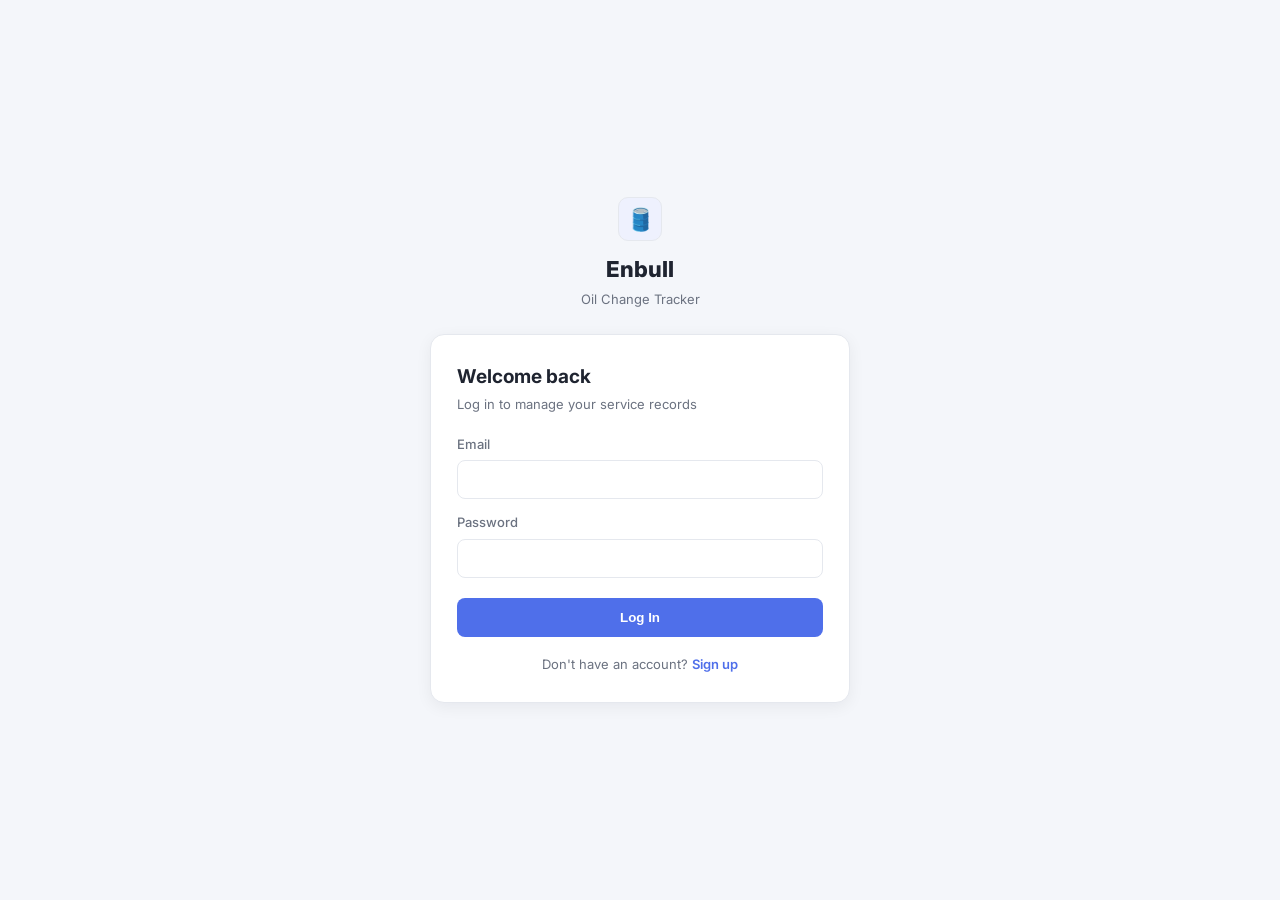
==== login.html @ 53189411 "Add login/signup authentication flow" ====
<!DOCTYPE html>
<html lang="en">
<head>
<meta charset="UTF-8">
<meta name="viewport" content="width=device-width, initial-scale=1.0">
<title>Enbull Oil Change Tracker — Login</title>
<link rel="preconnect" href="https://fonts.googleapis.com">
<link rel="preconnect" href="https://fonts.gstatic.com" crossorigin>
<link href="https://fonts.googleapis.com/css2?family=Inter:wght@400;500;600;700;800&display=swap" rel="stylesheet">
<link rel="stylesheet" href="style.css">
</head>
<body class="auth-body">

<div class="auth-wrapper">
  <div class="auth-brand">
    <div class="brand-logo">🛢️</div>
    <h1>Enbull</h1>
    <p class="brand-sub">Oil Change Tracker</p>
  </div>

  <div class="auth-card">
    <div id="loginPanel">
      <h2>Welcome back</h2>
      <p class="auth-subtitle">Log in to manage your service records</p>
      <form id="loginForm">
        <label>Email</label>
        <input type="email" id="loginEmail" required>
        <label>Password</label>
        <input type="password" id="loginPassword" required>
        <button type="submit" class="btn-primary auth-submit">Log In</button>
      </form>
      <p class="auth-switch">Don't have an account? <a href="#" id="showSignup">Sign up</a></p>
    </div>

    <div id="signupPanel" style="display:none;">
      <h2>Create your account</h2>
      <p class="auth-subtitle">Start tracking Enbull oil change records</p>
      <form id="signupForm">
        <label>Full Name</label>
        <input type="text" id="signupName" required>
        <label>Email</label>
        <input type="email" id="signupEmail" required>
        <label>Password</label>
        <input type="password" id="signupPassword" required minlength="4">
        <button type="submit" class="btn-primary auth-submit">Create Account</button>
      </form>
      <p class="auth-switch">Already have an account? <a href="#" id="showLogin">Log in</a></p>
    </div>
  </div>
</div>

<div id="toastContainer" class="toast-container"></div>

<script type="module" src="auth-page.js"></script>
</body>
</html>
---- style.css ----
:root {
  --bg: #f4f6fa;
  --panel: #ffffff;
  --border: #e5e8ee;
  --text: #1f2430;
  --text-muted: #6b7280;
  --accent: #4f6fea;
  --accent-dark: #3d58c9;
  --accent-light: #eef1fe;
  --danger: #dc3545;
  --safe: #16a34a;
  --due: #d97706;
  --overdue: #dc2626;
  --font-body: "Inter", sans-serif;
}

* { box-sizing: border-box; }

body {
  margin: 0;
  background: var(--bg);
  color: var(--text);
  font-family: var(--font-body);
  line-height: 1.5;
}

/* ---------- Header ---------- */
.site-header {
  display: flex;
  align-items: center;
  justify-content: space-between;
  gap: 16px;
  padding: 20px 28px;
  background: var(--panel);
  border-bottom: 1px solid var(--border);
}

.brand { display: flex; align-items: center; gap: 14px; }

.brand-logo {
  width: 44px;
  height: 44px;
  display: flex;
  align-items: center;
  justify-content: center;
  font-size: 22px;
  background: var(--accent-light);
  border: 1px solid var(--border);
  border-radius: 10px;
}

.site-header h1 {
  font-weight: 800;
  font-size: 20px;
  margin: 0;
  color: var(--text);
}

.brand-sub {
  margin: 0;
  font-size: 13px;
  color: var(--text-muted);
}

.btn-primary {
  padding: 10px 18px;
  background: var(--accent);
  border: none;
  color: #fff;
  font-weight: 600;
  border-radius: 8px;
  cursor: pointer;
  transition: background 0.15s ease;
}
.btn-primary:hover { background: var(--accent-dark); }

.btn-secondary {
  padding: 10px 18px;
  background: var(--panel);
  border: 1px solid var(--border);
  color: var(--text);
  font-weight: 600;
  border-radius: 8px;
  cursor: pointer;
  transition: border-color 0.15s ease, color 0.15s ease;
}
.btn-secondary:hover { border-color: var(--accent); color: var(--accent); }

/* ---------- Layout sections ---------- */
#dashboard { display: flex; gap: 16px; padding: 24px 28px 0; flex-wrap: wrap; }

#formSection, #searchSection, #recordsSection {
  background: var(--panel);
  margin: 20px 28px;
  padding: 22px 24px;
  border-radius: 12px;
  border: 1px solid var(--border);
  box-shadow: 0 1px 2px rgba(16, 24, 40, 0.04);
}

/* ---------- Stat cards ---------- */
.stat-card {
  flex: 1;
  min-width: 200px;
  background: var(--panel);
  border: 1px solid var(--border);
  border-radius: 12px;
  padding: 18px 20px;
  box-shadow: 0 1px 2px rgba(16, 24, 40, 0.04);
}

.stat-head {
  display: flex;
  align-items: flex-start;
  justify-content: space-between;
  margin-bottom: 10px;
}

.stat-card h3 {
  margin: 0;
  font-size: 13px;
  font-weight: 500;
  color: var(--text-muted);
}

.stat-card p {
  margin: 0;
  font-size: 30px;
  font-weight: 800;
  color: var(--text);
}

.icon-chip {
  width: 34px;
  height: 34px;
  display: flex;
  align-items: center;
  justify-content: center;
  border-radius: 8px;
  font-size: 15px;
}
.chip-blue { background: var(--accent-light); }
.chip-amber { background: #fef3e2; }
.chip-red { background: #fde8e8; }

/* ---------- Form ---------- */
#formSection h2 {
  font-weight: 700;
  font-size: 18px;
  margin: 0 0 20px 0;
}

form { display: grid; grid-template-columns: 1fr 1fr; gap: 14px 24px; }

label {
  font-size: 13px;
  font-weight: 500;
  color: var(--text-muted);
  margin-bottom: 6px;
  display: block;
}

input, select {
  width: 100%;
  padding: 10px 12px;
  background: var(--panel);
  border: 1px solid var(--border);
  border-radius: 8px;
  color: var(--text);
  font-family: var(--font-body);
  font-size: 14px;
}

input:focus, select:focus {
  outline: none;
  border-color: var(--accent);
  box-shadow: 0 0 0 3px rgba(79, 111, 234, 0.15);
}

button[type="submit"], #submitBtn {
  grid-column: 1 / -1;
  padding: 12px 20px;
  background: var(--accent);
  border: none;
  color: #fff;
  font-weight: 600;
  border-radius: 8px;
  cursor: pointer;
  transition: background 0.15s ease;
}
button[type="submit"]:hover { background: var(--accent-dark); }

#cancelEditBtn {
  grid-column: 1 / -1;
  padding: 10px 20px;
  background: var(--panel);
  border: 1px solid var(--border);
  color: var(--text-muted);
  border-radius: 8px;
  cursor: pointer;
}

/* ---------- Toolbar (search + filters + export) ---------- */
.toolbar { display: flex; flex-wrap: wrap; align-items: center; gap: 12px; }
.toolbar #searchInput { flex: 1; min-width: 220px; }

#searchInput {
  padding: 12px;
  background: var(--panel);
  border: 1px solid var(--border);
  border-radius: 8px;
  color: var(--text);
  font-family: var(--font-body);
}
#searchInput:focus { outline: none; border-color: var(--accent); }

.filter-bar { display: flex; gap: 6px; }

.filter-btn {
  padding: 8px 14px;
  background: var(--panel);
  border: 1px solid var(--border);
  color: var(--text-muted);
  border-radius: 8px;
  font-size: 13px;
  font-weight: 500;
  cursor: pointer;
  transition: border-color 0.15s ease, color 0.15s ease;
}
.filter-btn:hover { border-color: var(--accent); color: var(--accent); }
.filter-btn.active { background: var(--accent); border-color: var(--accent); color: #fff; }

/* ---------- Records table ---------- */
#recordsSection { overflow-x: auto; }

table { width: 100%; min-width: 760px; border-collapse: collapse; }

th {
  text-align: left;
  padding: 10px 12px;
  font-size: 12px;
  font-weight: 600;
  color: var(--text-muted);
  border-bottom: 1px solid var(--border);
  cursor: pointer;
  user-select: none;
}
th[data-key]:hover { color: var(--accent); }

.sort-indicator { font-size: 10px; margin-left: 4px; color: var(--accent); }

td { padding: 12px; border-bottom: 1px solid var(--border); font-size: 14px; }
tbody tr:hover { background: #fafbfe; }

/* ---------- Empty state ---------- */
.empty-box {
  text-align: center;
  padding: 48px 20px;
  border: 1.5px dashed var(--border);
  border-radius: 10px;
  margin: 4px 0;
}
.empty-icon {
  width: 56px; height: 56px;
  margin: 0 auto 16px;
  display: flex; align-items: center; justify-content: center;
  background: var(--bg);
  border-radius: 50%;
  font-size: 24px;
}
.empty-title { font-weight: 700; font-size: 16px; margin: 0 0 6px 0; }
.empty-sub { color: var(--text-muted); font-size: 14px; margin: 0; }

/* Status tags */
.badge {
  display: inline-block;
  padding: 4px 10px;
  border-radius: 6px;
  font-size: 12px;
  font-weight: 600;
  border: 1px solid;
}
.badge.Safe { color: var(--safe); border-color: var(--safe); background: #ecfdf3; }
.badge.Due-Soon { color: var(--due); border-color: var(--due); background: #fef3e2; }
.badge.Overdue { color: var(--overdue); border-color: var(--overdue); background: #fde8e8; }

.action-btn {
  padding: 6px 12px;
  margin-right: 6px;
  font-size: 12px;
  font-weight: 600;
  border-radius: 6px;
  cursor: pointer;
  border: 1px solid var(--border);
  background: var(--panel);
  color: var(--text-muted);
  transition: border-color 0.15s ease, color 0.15s ease;
}
.edit-btn:hover, .print-btn:hover { border-color: var(--accent); color: var(--accent); }
.delete-btn:hover { border-color: var(--overdue); color: var(--overdue); }

/* ---------- Toasts ---------- */
.toast-container {
  position: fixed; bottom: 24px; right: 24px;
  display: flex; flex-direction: column; gap: 10px; z-index: 999;
}
.toast {
  padding: 12px 18px;
  border-radius: 8px;
  font-size: 14px;
  font-weight: 500;
  background: var(--accent);
  color: #fff;
  opacity: 0;
  transform: translateY(10px);
  transition: opacity 0.2s ease, transform 0.2s ease;
  box-shadow: 0 4px 14px rgba(16, 24, 40, 0.15);
}
.toast.show { opacity: 1; transform: translateY(0); }
.toast.success { background: var(--safe); }
.toast.error { background: var(--overdue); }

@media (max-width: 720px) {
  .site-header { flex-direction: column; align-items: flex-start; }
  form { grid-template-columns: 1fr; }
  #dashboard { flex-direction: column; }
  .toolbar { flex-direction: column; align-items: stretch; }
}
/* ---------- Auth pages ---------- */
.auth-body {
  background: var(--bg);
  min-height: 100vh;
  display: flex;
  align-items: center;
  justify-content: center;
  padding: 40px 20px;
}

.auth-wrapper { width: 100%; max-width: 420px; }

.auth-brand { text-align: center; margin-bottom: 24px; }
.auth-brand .brand-logo { margin: 0 auto 12px; }
.auth-brand h1 { font-weight: 800; font-size: 22px; margin: 0; }
.auth-brand .brand-sub { margin: 4px 0 0 0; }

.auth-card {
  background: var(--panel);
  border: 1px solid var(--border);
  border-radius: 14px;
  padding: 28px 26px;
  box-shadow: 0 4px 16px rgba(16,24,40,0.06);
}

.auth-card h2 { margin: 0 0 4px 0; font-size: 19px; font-weight: 700; }
.auth-subtitle { margin: 0 0 20px 0; color: var(--text-muted); font-size: 13px; }
.auth-card form { display: block; }
.auth-card label { margin-top: 14px; }
.auth-card label:first-of-type { margin-top: 0; }
.auth-submit { width: 100%; margin-top: 20px; }

.auth-switch { text-align: center; margin: 18px 0 0 0; font-size: 13px; color: var(--text-muted); }
.auth-switch a { color: var(--accent); font-weight: 600; text-decoration: none; }

/* ---------- Header user chip ---------- */
.header-actions { display: flex; align-items: center; gap: 14px; }
.user-chip {
  display: flex;
  align-items: center;
  gap: 10px;
  padding-left: 14px;
  border-left: 1px solid var(--border);
}
.user-chip span { font-size: 13px; font-weight: 600; color: var(--text); }

@media (max-width: 720px) {
  .header-actions { flex-direction: column; align-items: flex-start; width: 100%; gap: 10px; }
  .user-chip { border-left: none; padding-left: 0; border-top: 1px solid var(--border); padding-top: 10px; width: 100%; justify-content: space-between; }
}
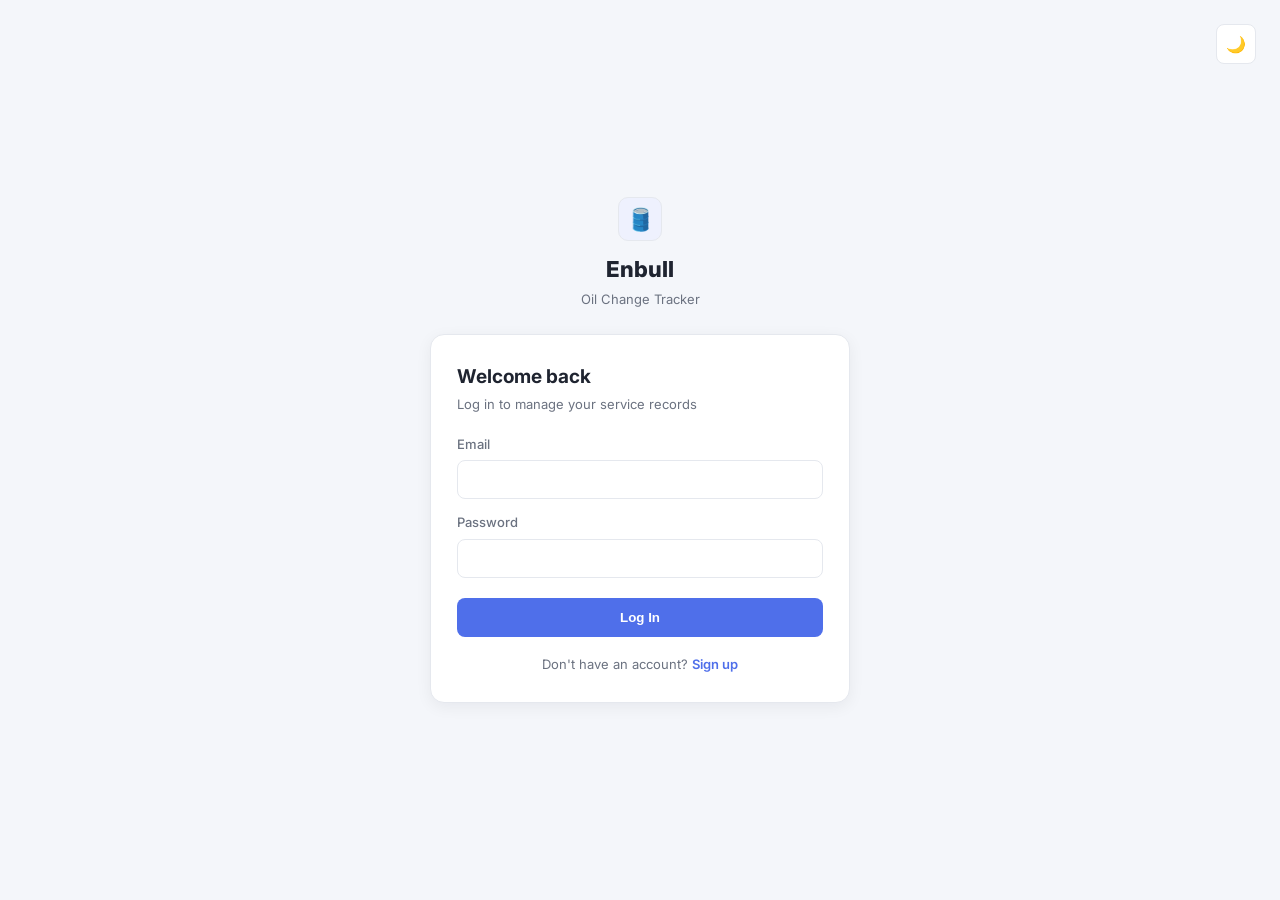
==== commit 88aeba7d: "Add light/dark mode toggle" ====
--- a/login.html
+++ b/login.html
@@ -12,6 +12,8 @@
 <body class="auth-body">
 
 <div class="auth-wrapper">
+  <button id="themeToggleBtn" class="icon-btn auth-theme-btn" aria-label="Toggle dark mode">🌙</button>
+
   <div class="auth-brand">
     <div class="brand-logo">🛢️</div>
     <h1>Enbull</h1>
--- a/style.css
+++ b/style.css
@@ -375,4 +375,59 @@
 @media (max-width: 720px) {
   .header-actions { flex-direction: column; align-items: flex-start; width: 100%; gap: 10px; }
   .user-chip { border-left: none; padding-left: 0; border-top: 1px solid var(--border); padding-top: 10px; width: 100%; justify-content: space-between; }
-}+}
+/* ---------- Dark theme ---------- */
+html[data-theme="dark"] {
+  --bg: #12151b;
+  --panel: #1b1f27;
+  --border: #2b3140;
+  --text: #e7e9ee;
+  --text-muted: #99a1ad;
+  --accent: #7c93f5;
+  --accent-dark: #6178e0;
+  --accent-light: #232a42;
+  --safe: #34c77b;
+  --due: #f0a63c;
+  --overdue: #f0574a;
+}
+
+html[data-theme="dark"] .stat-card p,
+html[data-theme="dark"] .site-header h1 {
+  color: var(--text);
+}
+
+html[data-theme="dark"] tbody tr:hover {
+  background: #1f2530;
+}
+
+html[data-theme="dark"] .badge.Safe { background: rgba(52, 199, 123, 0.12); }
+html[data-theme="dark"] .badge.Due-Soon { background: rgba(240, 166, 60, 0.12); }
+html[data-theme="dark"] .badge.Overdue { background: rgba(240, 87, 74, 0.12); }
+
+body, .stat-card, #formSection, #searchSection, #recordsSection, .auth-card {
+  transition: background-color 0.2s ease, color 0.2s ease, border-color 0.2s ease;
+}
+
+/* ---------- Theme toggle button ---------- */
+.icon-btn {
+  width: 40px;
+  height: 40px;
+  display: flex;
+  align-items: center;
+  justify-content: center;
+  background: var(--panel);
+  border: 1px solid var(--border);
+  border-radius: 8px;
+  font-size: 16px;
+  cursor: pointer;
+  transition: border-color 0.15s ease;
+}
+.icon-btn:hover { border-color: var(--accent); }
+
+.auth-theme-btn {
+  position: absolute;
+  top: 24px;
+  right: 24px;
+}
+
+.auth-body { position: relative; }
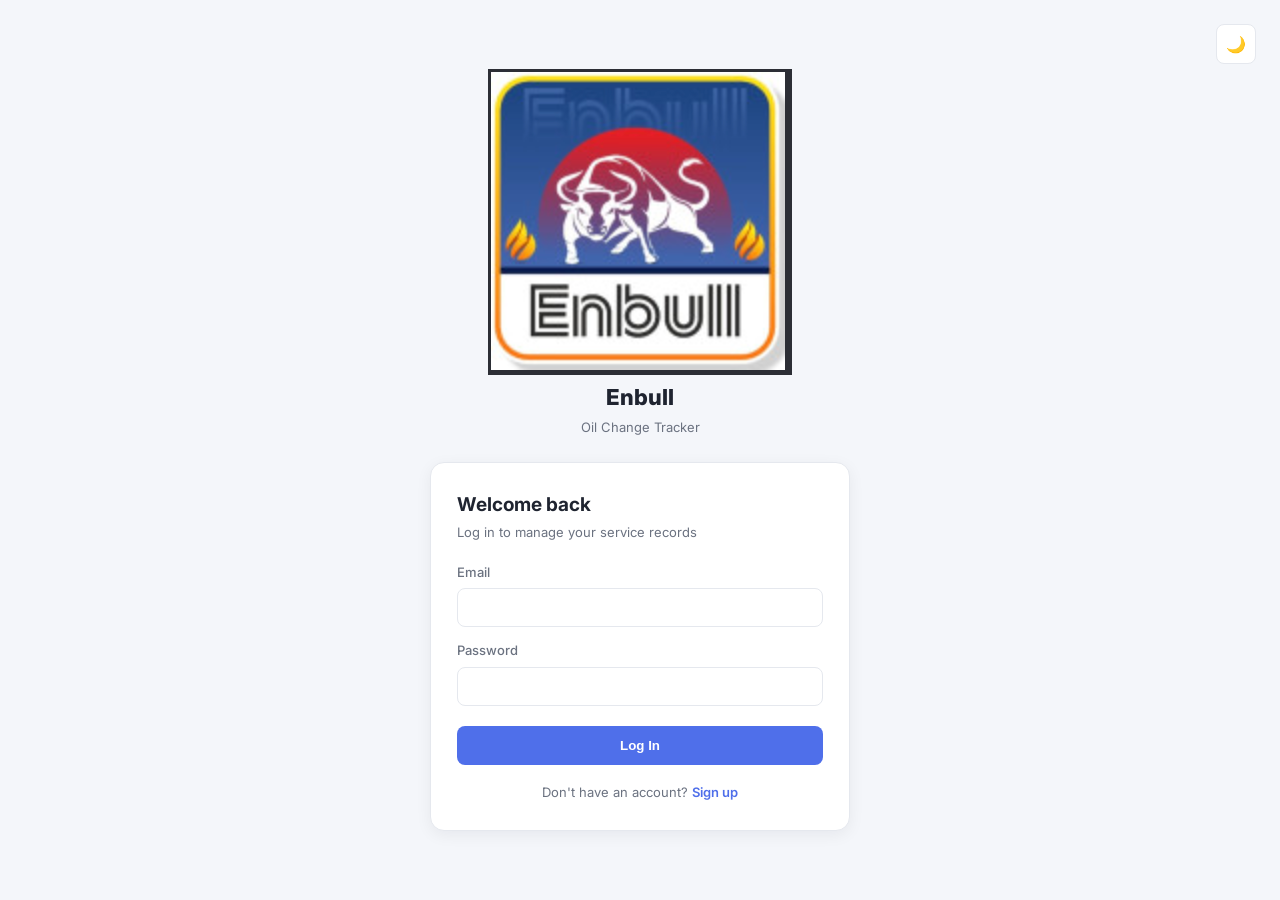
==== commit 2354948d: "Add real Enbull Lubricants logo" ====
--- a/login.html
+++ b/login.html
@@ -1,6 +1,7 @@
 <!DOCTYPE html>
 <html lang="en">
 <head>
+    <link rel="icon" type="image/png" href="logo.png">
 <meta charset="UTF-8">
 <meta name="viewport" content="width=device-width, initial-scale=1.0">
 <title>Enbull Oil Change Tracker — Login</title>
@@ -15,7 +16,7 @@
   <button id="themeToggleBtn" class="icon-btn auth-theme-btn" aria-label="Toggle dark mode">🌙</button>
 
   <div class="auth-brand">
-    <div class="brand-logo">🛢️</div>
+    <img src="logo.png" alt="Enbull Lubricants" class="brand-logo-img">
     <h1>Enbull</h1>
     <p class="brand-sub">Oil Change Tracker</p>
   </div>
